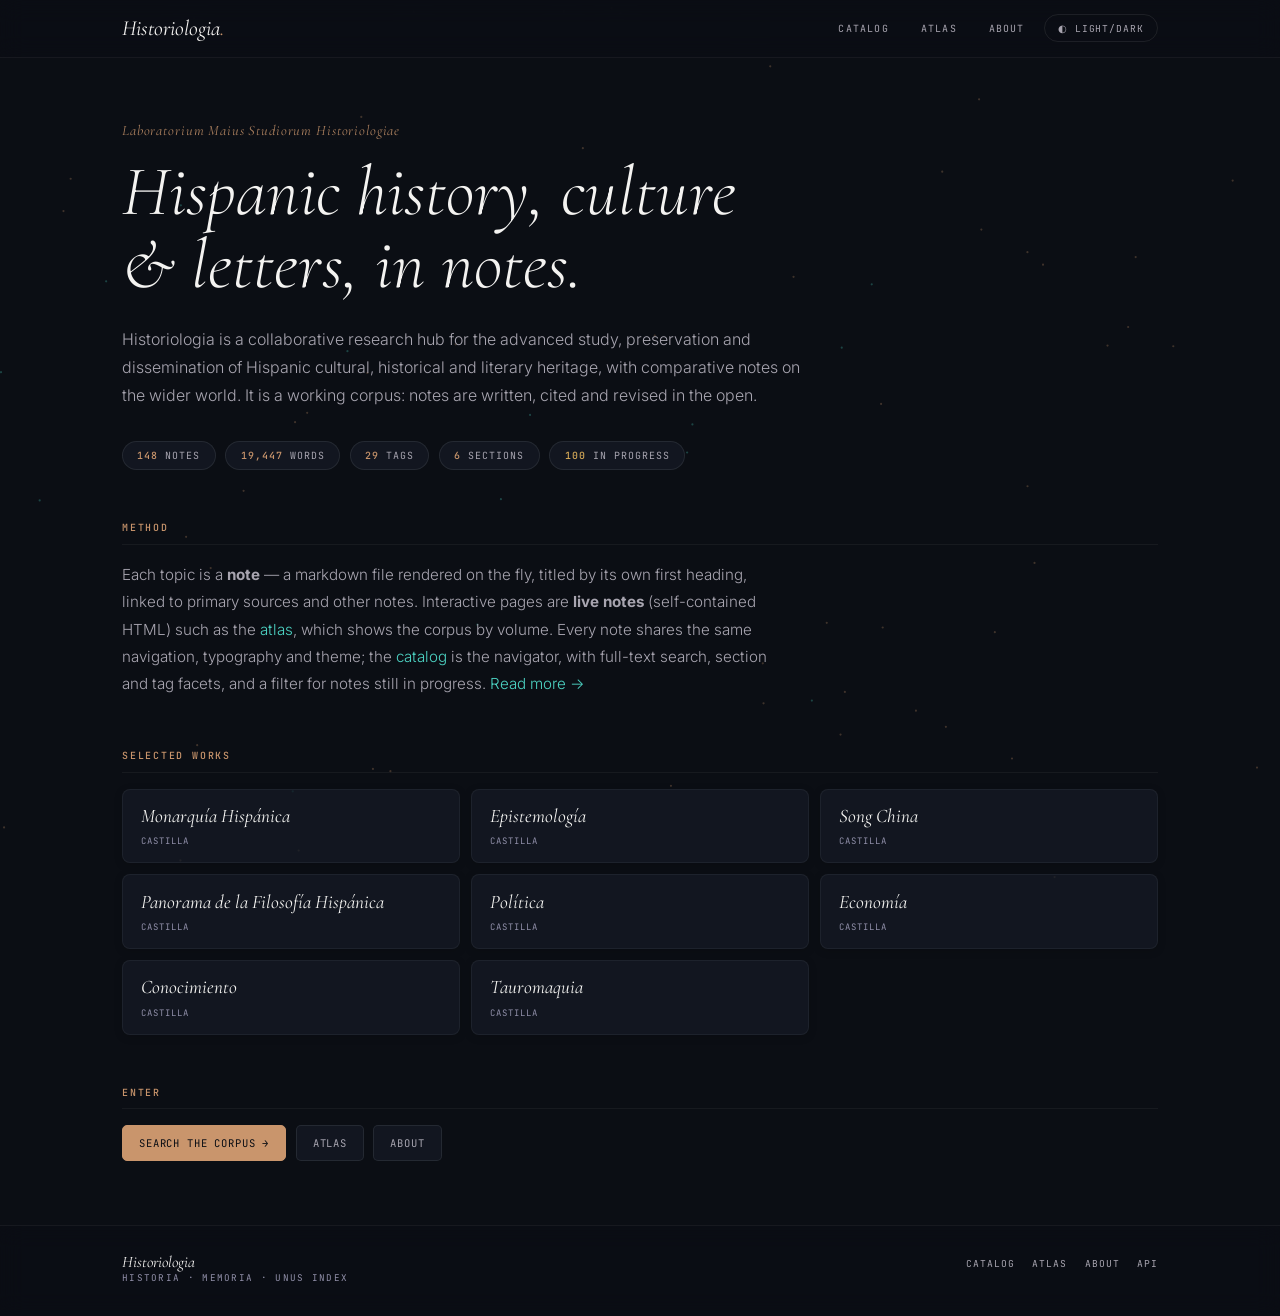
==== app/index.html @ 43ea8603 "merge Appended Information: - .dockerignore - .env.example - .gitignore - AGENTS.md - Dockerfile - M" ====
<!DOCTYPE html>
<html lang="es">
<head>
    <meta charset="UTF-8">
    <meta name="viewport" content="width=device-width, initial-scale=1.0">
    <title>Historiologia</title>
    <link rel="icon" href="/shared/img/favicon.ico">
    <script>document.documentElement.dataset.theme = localStorage.getItem('historiologia-theme') === 'light' ? 'light' : 'dark';</script>
    <meta name="description" content="Historiologia — research hub for Hispanic cultural, historical, and literary heritage.">
    <link rel="preconnect" href="https://fonts.googleapis.com">
    <link rel="preconnect" href="https://fonts.gstatic.com" crossorigin>
    <link href="https://fonts.googleapis.com/css2?family=Cormorant+Garamond:ital,wght@0,300;0,400;0,500;0,600;1,300;1,400;1,500&family=Inter:wght@300;400;500;600&family=JetBrains+Mono:wght@300;400;500&display=swap" rel="stylesheet">
    <style>
        :root {
            --bg-void: #0b0e14; --bg-surface: #11151e; --bg-card: #161b26; --bg-elevated: #1d2330;
            --bg-hover: rgba(255, 255, 255, 0.04);
            --gilt: #C4B998; --parchment: #D6D1C4; --thread: #4a4a4a;
            --text-primary: #f4f3f1; --text-secondary: #a8a5b0; --text-muted: #9290aa; --text-ghost: #82809a;
            --accent-copper: #c9956c; --accent-copper-light: #dbb08a; --accent-sage: #7ba388;
            --accent-plum: #9b7eb0; --accent-rose: #c47d8a; --accent-amber: #d4a857; --accent-steel: #6b8caa;
            --accent-gold: #c9956c; --accent-gold-dim: rgba(201, 149, 108, 0.14);
            --accent-cyan: #4dd4c4; --accent-cyan-dim: rgba(77, 212, 196, 0.1);
            --border-subtle: rgba(255, 255, 255, 0.05); --border-medium: rgba(255, 255, 255, 0.08); --border-strong: rgba(255, 255, 255, 0.12);
            --radius-sm: 5px; --radius-md: 8px; --radius-lg: 12px;
            --shadow-sm: 0 2px 8px rgba(0, 0, 0, 0.15); --shadow-md: 0 8px 24px rgba(0, 0, 0, 0.2); --shadow-lg: 0 16px 48px rgba(0, 0, 0, 0.25);
            --card-bg: rgba(22, 27, 38, 0.72); --nav-bg: rgba(11, 14, 20, 0.85); --footer-bg: rgba(11, 14, 20, 0.7);
            --font-display: 'Cormorant Garamond', serif; --font-body: 'Inter', sans-serif; --font-mono: 'JetBrains Mono', monospace;
        }
        html[data-theme="light"] {
            --bg-void: #f5f2ea; --bg-surface: #efe9dc; --bg-card: #fffdf8; --bg-elevated: #ffffff;
            --bg-hover: rgba(20, 22, 30, 0.04);
            --gilt: #9a7b3f; --parchment: #2b2620; --thread: rgba(43, 38, 32, 0.25);
            --text-primary: #1a1d24; --text-secondary: #4a4f5e; --text-muted: #7a7f8e; --text-ghost: #9aa0ae;
            --accent-copper: #9a7b3f; --accent-copper-light: #7a6132; --accent-sage: #4e7a5e; --accent-plum: #7a5f8c;
            --accent-rose: #a55a68; --accent-amber: #9a742f; --accent-steel: #4e6e8c; --accent-gold: #9a7b3f;
            --accent-gold-dim: rgba(154, 123, 63, 0.12); --accent-cyan: #0e7c72; --accent-cyan-dim: rgba(14, 124, 114, 0.08);
            --border-subtle: rgba(20, 22, 30, 0.10); --border-medium: rgba(20, 22, 30, 0.14); --border-strong: rgba(20, 22, 30, 0.22);
            --card-bg: rgba(255, 253, 248, 0.72); --nav-bg: rgba(245, 242, 234, 0.85); --footer-bg: rgba(245, 242, 234, 0.75);
        }
        * { margin: 0; padding: 0; box-sizing: border-box; }
        html { scroll-behavior: smooth; background: var(--bg-void); }
        body { background: var(--bg-void); color: var(--text-primary); font-family: var(--font-body); min-height: 100vh; display: flex; flex-direction: column; overflow-x: hidden; transition: opacity 180ms ease; }
        html.theme-fading body { opacity: 0; }
        #ambientCanvas { position: fixed; top: 0; left: 0; z-index: 0; opacity: 0.55; pointer-events: none; }
        nav.nav { position: sticky; top: 0; z-index: 20; background: var(--nav-bg); backdrop-filter: blur(12px); border-bottom: 1px solid var(--border-subtle); }
        .nav-inner { max-width: 1100px; margin: 0 auto; padding: 0.9rem 2rem; display: flex; align-items: center; justify-content: space-between; gap: 1rem; }
        a.brand { font-family: var(--font-display); font-style: italic; font-size: 1.35rem; color: var(--text-primary); text-decoration: none; }
        a.brand span { color: var(--accent-copper); }
        .nav-right { display: flex; align-items: center; gap: 0.4rem; }
        .nav-right a { font-family: var(--font-mono); font-size: 0.62rem; letter-spacing: 0.12em; text-transform: uppercase; color: var(--text-secondary); text-decoration: none; padding: 0.45rem 0.8rem; border-radius: var(--radius-sm); }
        .nav-right a:hover { color: var(--text-primary); background: var(--bg-hover); }
        #themeToggle { background: transparent; border: 1px solid var(--border-medium); color: var(--text-secondary); border-radius: 999px; font-family: var(--font-mono); font-size: 0.6rem; letter-spacing: 0.1em; padding: 0.4rem 0.8rem; cursor: pointer; }
        #themeToggle:hover { color: var(--text-primary); border-color: var(--border-strong); }
        main { position: relative; z-index: 1; max-width: 1100px; margin: 0 auto; padding: 4rem 2rem 4rem; width: 100%; flex: 1; }
        .eyebrow { font-family: var(--font-display); font-style: italic; font-size: 0.9rem; color: rgba(201, 149, 108, 0.85); letter-spacing: 0.06em; margin-bottom: 1rem; }
        h1.display { font-family: var(--font-display); font-style: italic; font-weight: 300; font-size: clamp(2.6rem, 6vw, 4.4rem); line-height: 1.05; margin-bottom: 1.4rem; max-width: 20ch; }
        .lede { color: var(--text-secondary); max-width: 68ch; line-height: 1.75; font-size: 1rem; font-weight: 300; }
        h2.section { font-family: var(--font-mono); font-size: 0.62rem; font-weight: 500; letter-spacing: 0.18em; text-transform: uppercase; color: var(--accent-copper); margin: 3.2rem 0 1rem; padding-bottom: 0.6rem; border-bottom: 1px solid var(--border-subtle); }
        .metrics { display: flex; flex-wrap: wrap; gap: 0.6rem; margin: 2rem 0 0.5rem; }
        .metric { font-family: var(--font-mono); font-size: 0.62rem; letter-spacing: 0.1em; text-transform: uppercase; color: var(--text-secondary); border: 1px solid var(--border-medium); border-radius: 999px; padding: 0.45rem 0.9rem; background: var(--card-bg); }
        .metric b { color: var(--accent-copper); font-weight: 500; }
        .metric.wip b { color: var(--accent-amber); }
        .prose { color: var(--text-secondary); max-width: 72ch; line-height: 1.8; font-size: 0.95rem; font-weight: 300; }
        .prose + .prose { margin-top: 0.8rem; }
        a.inline { color: var(--accent-cyan); text-decoration: none; } a.inline:hover { text-decoration: underline; }
        .works { display: grid; grid-template-columns: repeat(auto-fill, minmax(260px, 1fr)); gap: 0.7rem; }
        .works a { display: block; background: var(--card-bg); border: 1px solid var(--border-subtle); border-radius: var(--radius-md); padding: 0.95rem 1.1rem; text-decoration: none; box-shadow: var(--shadow-sm); }
        .works a:hover { border-color: var(--accent-copper); }
        .works .wh { font-family: var(--font-display); font-style: italic; font-size: 1.2rem; color: var(--text-primary); line-height: 1.2; }
        .works .wm { font-family: var(--font-mono); font-size: 0.56rem; letter-spacing: 0.12em; text-transform: uppercase; color: var(--text-muted); margin-top: 0.45rem; }
        .entries { display: flex; flex-wrap: wrap; gap: 0.6rem; align-items: center; }
        .entry { font-family: var(--font-mono); font-size: 0.66rem; letter-spacing: 0.08em; text-transform: uppercase; text-decoration: none; padding: 0.6rem 1rem; border-radius: var(--radius-sm); border: 1px solid var(--border-medium); color: var(--text-secondary); background: var(--card-bg); }
        .entry:hover { color: var(--text-primary); border-color: var(--border-strong); }
        .entry.primary { color: var(--bg-void); background: var(--accent-copper); border-color: var(--accent-copper); }
        .entry.primary:hover { background: var(--accent-copper-light); border-color: var(--accent-copper-light); color: var(--bg-void); }
        footer { position: relative; z-index: 1; border-top: 1px solid var(--border-subtle); background: var(--footer-bg); backdrop-filter: blur(12px); }
        .foot-inner { max-width: 1100px; margin: 0 auto; padding: 1.6rem 2rem 2rem; display: flex; flex-wrap: wrap; gap: 1rem; align-items: baseline; justify-content: space-between; }
        .foot-brand { font-family: var(--font-display); font-style: italic; color: var(--text-primary); }
        .foot-colophon { font-family: var(--font-mono); font-size: 0.58rem; letter-spacing: 0.14em; color: var(--text-muted); }
        .foot-links a { font-family: var(--font-mono); font-size: 0.6rem; letter-spacing: 0.1em; text-transform: uppercase; color: var(--text-secondary); text-decoration: none; margin-left: 1.1rem; }
        .foot-links a:hover { color: var(--accent-cyan); }
        @media (prefers-reduced-motion: reduce) { html { scroll-behavior: auto; } body { transition: none; } }
    </style>
</head>
<body>
<canvas id="ambientCanvas"></canvas>
<nav class="nav"><div class="nav-inner">
    <a class="brand" href="/">Historiologia<span>.</span></a>
    <div class="nav-right">
        <a href="/note/web/">Catalog</a>
        <a href="/note/data/meta/atlas.html">Atlas</a>
        <a href="/about.html">About</a>
        <button id="themeToggle" type="button">◐ LIGHT/DARK</button>
    </div>
</div></nav>
<main>
    <div class="eyebrow">Laboratorium Maius Studiorum Historiologiae</div>
    <h1 class="display">Hispanic history, culture &amp; letters, in notes.</h1>
    <p class="lede">Historiologia is a collaborative research hub for the advanced study, preservation and dissemination of Hispanic cultural, historical and literary heritage, with comparative notes on the wider world. It is a working corpus: notes are written, cited and revised in the open.</p>

    <div class="metrics" id="metrics">
        <span class="metric"><b>—</b> notes</span>
        <span class="metric"><b>—</b> words</span>
    </div>

    <h2 class="section">Method</h2>
    <p class="prose">Each topic is a <strong>note</strong> — a markdown file rendered on the fly, titled by its own first heading, linked to primary sources and other notes. Interactive pages are <strong>live notes</strong> (self-contained HTML) such as the <a class="inline" href="/note/data/meta/atlas.html">atlas</a>, which shows the corpus by volume. Every note shares the same navigation, typography and theme; the <a class="inline" href="/note/web/">catalog</a> is the navigator, with full-text search, section and tag facets, and a filter for notes still in progress. <a class="inline" href="/about.html#method">Read more →</a></p>

    <h2 class="section">Selected works</h2>
    <div class="works">
        <a href="/note/web/note.html?n=castilla/monarquia-hispanica.md"><div class="wh">Monarquía Hispánica</div><div class="wm">castilla</div></a>
        <a href="/note/web/note.html?n=castilla/epistemologia.md"><div class="wh">Epistemología</div><div class="wm">castilla</div></a>
        <a href="/note/web/note.html?n=castilla/song-china.md"><div class="wh">Song China</div><div class="wm">castilla</div></a>
        <a href="/note/web/note.html?n=castilla/panorama-de-la-filosofia-hispanica.md"><div class="wh">Panorama de la Filosofía Hispánica</div><div class="wm">castilla</div></a>
        <a href="/note/web/note.html?n=castilla/politica.md"><div class="wh">Política</div><div class="wm">castilla</div></a>
        <a href="/note/web/note.html?n=castilla/economica.md"><div class="wh">Economía</div><div class="wm">castilla</div></a>
        <a href="/note/web/note.html?n=castilla/conocimiento.md"><div class="wh">Conocimiento</div><div class="wm">castilla</div></a>
        <a href="/note/web/note.html?n=castilla/tauromaquia.md"><div class="wh">Tauromaquia</div><div class="wm">castilla</div></a>
    </div>

    <h2 class="section">Enter</h2>
    <div class="entries">
        <a class="entry primary" href="/note/web/">Search the corpus →</a>
        <a class="entry" href="/note/data/meta/atlas.html">Atlas</a>
        <a class="entry" href="/about.html">About</a>
    </div>
</main>
<footer><div class="foot-inner">
    <div><div class="foot-brand">Historiologia</div><div class="foot-colophon">HISTORIA · MEMORIA · UNUS INDEX</div></div>
    <div class="foot-links"><a href="/note/web/">Catalog</a><a href="/note/data/meta/atlas.html">Atlas</a><a href="/about.html">About</a><a href="/api/health">API</a></div>
</div></footer>
<script>
(function () {
    "use strict";
    var root = document.documentElement;
    function theme(label) { root.dataset.theme = label; try { localStorage.setItem('historiologia-theme', label); } catch (e) {} }
    document.getElementById('themeToggle').addEventListener('click', function () {
        root.classList.add('theme-fading');
        setTimeout(function () {
            theme(root.dataset.theme === 'light' ? 'dark' : 'light');
            setTimeout(function () { root.classList.remove('theme-fading'); }, 60);
        }, 120);
    });
    // ambient constellation (copper/cyan, respects reduced motion)
    try {
        if (window.matchMedia('(prefers-reduced-motion: reduce)').matches) return;
        var c = document.getElementById('ambientCanvas'), x = c.getContext('2d'), pts = [], N = 70;
        function size() { c.width = innerWidth; c.height = innerHeight; }
        size(); addEventListener('resize', size);
        for (var i = 0; i < N; i++) pts.push({ x: Math.random(), y: Math.random(), vx: (Math.random() - .5) * .0006, vy: (Math.random() - .5) * .0006 });
        (function tick() {
            x.clearRect(0, 0, c.width, c.height);
            for (var i = 0; i < pts.length; i++) {
                var p = pts[i]; p.x += p.vx; p.y += p.vy;
                if (p.x < 0 || p.x > 1) p.vx *= -1; if (p.y < 0 || p.y > 1) p.vy *= -1;
                x.fillStyle = i % 5 ? 'rgba(201,149,108,.5)' : 'rgba(77,212,196,.5)';
                x.beginPath(); x.arc(p.x * c.width, p.y * c.height, 1.1, 0, 7); x.fill();
            }
            requestAnimationFrame(tick);
        })();
    } catch (e) {}
    // statistics
    fetch('data/landing-metrics.json').then(function (r) { return r.json(); }).then(function (m) {
        var fmt = function (v) { return v == null ? '—' : Number(v).toLocaleString(); };
        var chips = [
            ['<b>' + fmt(m.notes) + '</b> notes'],
            ['<b>' + fmt(m.words) + '</b> words'],
            ['<b>' + fmt(m.tags) + '</b> tags']
        ];
        if (m.sections) chips.push(['<b>' + Object.keys(m.sections).length + '</b> sections']);
        if (m.unfinished != null && m.notes != null) chips.push(['<b>' + fmt(m.unfinished) + '</b> in progress']);
        document.getElementById('metrics').innerHTML = chips.map(function (h) {
            var wip = h[0].indexOf('in progress') >= 0 ? ' wip' : '';
            return '<span class="metric' + wip + '">' + h[0] + '</span>';
        }).join('');
    }).catch(function () {});
})();
</script>
</body>
</html>
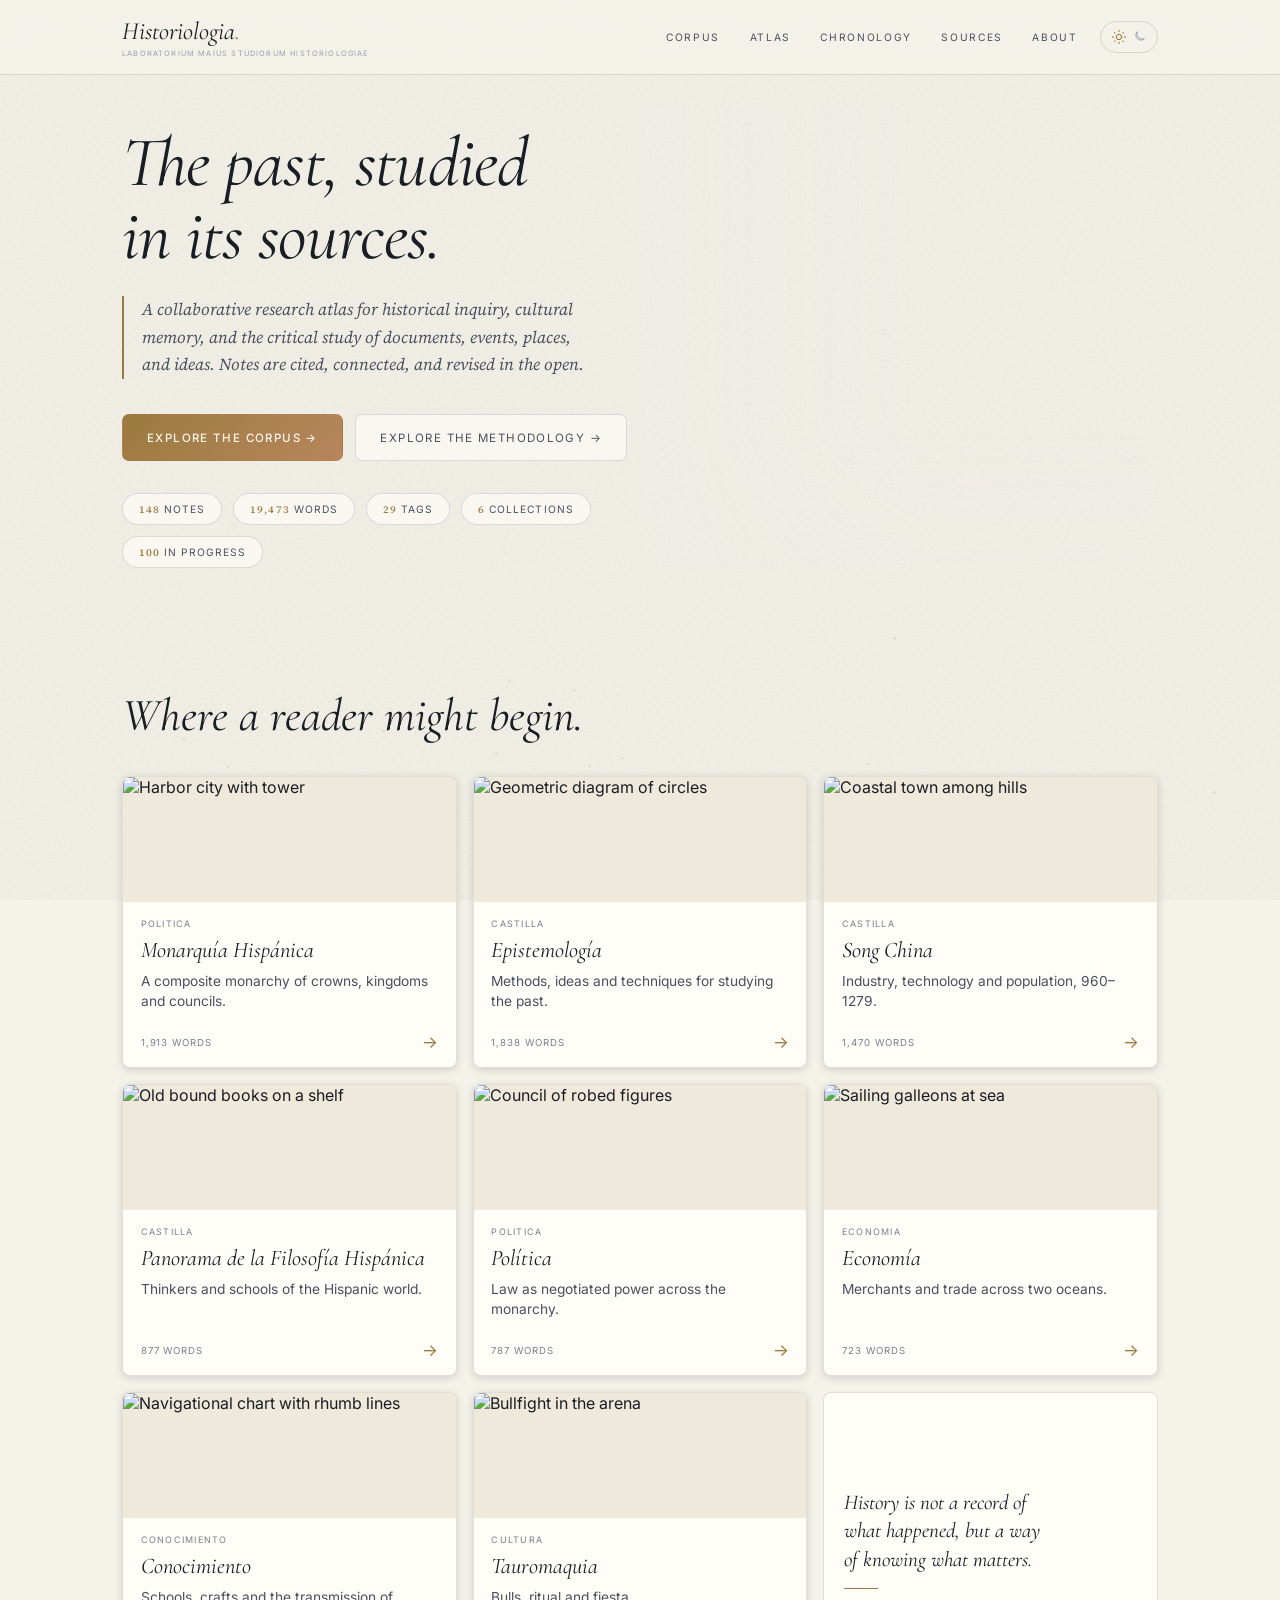
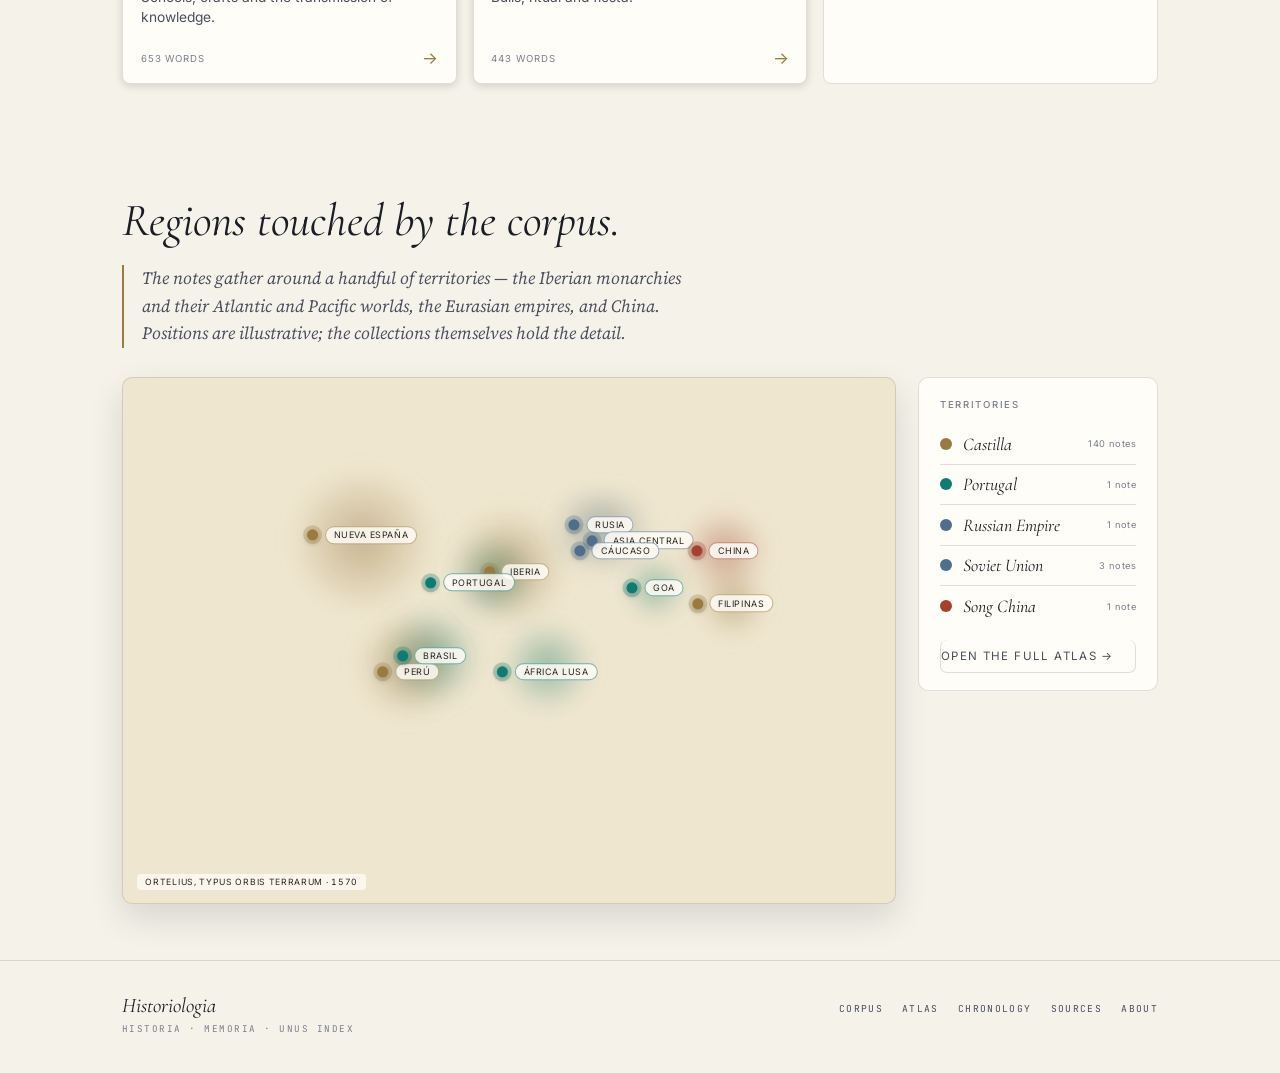
==== commit 999d3a4a: "feat(index): promote combined-typ landing with map and banners - Replace app/index.html with the app" ====
--- a/app/index.html
+++ b/app/index.html
@@ -5,11 +5,11 @@
     <meta name="viewport" content="width=device-width, initial-scale=1.0">
     <title>Historiologia</title>
     <link rel="icon" href="/shared/img/favicon.ico">
-    <script>document.documentElement.dataset.theme = localStorage.getItem('historiologia-theme') === 'light' ? 'light' : 'dark';</script>
+    <script>document.documentElement.dataset.theme = localStorage.getItem('historiologia-theme') === 'dark' ? 'dark' : 'light';</script>
     <meta name="description" content="Historiologia — research hub for Hispanic cultural, historical, and literary heritage.">
     <link rel="preconnect" href="https://fonts.googleapis.com">
     <link rel="preconnect" href="https://fonts.gstatic.com" crossorigin>
-    <link href="https://fonts.googleapis.com/css2?family=Cormorant+Garamond:ital,wght@0,300;0,400;0,500;0,600;1,300;1,400;1,500&family=Inter:wght@300;400;500;600&family=JetBrains+Mono:wght@300;400;500&display=swap" rel="stylesheet">
+    <link href="https://fonts.googleapis.com/css2?family=Cormorant+Garamond:ital,wght@0,300;0,400;0,500;0,600;1,300;1,400&family=Inter:wght@300;400;500;600&family=JetBrains+Mono:wght@300;400;500&family=Source+Serif+4:ital,wght@0,400;0,600;1,400&display=swap" rel="stylesheet">
     <style>
         :root {
             --bg-void: #0b0e14; --bg-surface: #11151e; --bg-card: #161b26; --bg-elevated: #1d2330;
@@ -25,6 +25,10 @@
             --shadow-sm: 0 2px 8px rgba(0, 0, 0, 0.15); --shadow-md: 0 8px 24px rgba(0, 0, 0, 0.2); --shadow-lg: 0 16px 48px rgba(0, 0, 0, 0.25);
             --card-bg: rgba(22, 27, 38, 0.72); --nav-bg: rgba(11, 14, 20, 0.85); --footer-bg: rgba(11, 14, 20, 0.7);
             --font-display: 'Cormorant Garamond', serif; --font-body: 'Inter', sans-serif; --font-mono: 'JetBrains Mono', monospace;
+            --font-serif: 'Source Serif 4', Georgia, 'Times New Roman', serif;
+            --rule: rgba(255, 255, 255, 0.08);
+            --copper: #c9956c; --copper-light: #dbb08a; --amber: #d4a857; --cyan: #4dd4c4;
+            --card-solid: #161b26; --ink: #14100b;
         }
         html[data-theme="light"] {
             --bg-void: #f5f2ea; --bg-surface: #efe9dc; --bg-card: #fffdf8; --bg-elevated: #ffffff;
@@ -36,98 +40,321 @@
             --accent-gold-dim: rgba(154, 123, 63, 0.12); --accent-cyan: #0e7c72; --accent-cyan-dim: rgba(14, 124, 114, 0.08);
             --border-subtle: rgba(20, 22, 30, 0.10); --border-medium: rgba(20, 22, 30, 0.14); --border-strong: rgba(20, 22, 30, 0.22);
             --card-bg: rgba(255, 253, 248, 0.72); --nav-bg: rgba(245, 242, 234, 0.85); --footer-bg: rgba(245, 242, 234, 0.75);
+            --font-serif: 'Source Serif 4', Georgia, 'Times New Roman', serif;
+            --rule: rgba(43, 38, 32, 0.14);
+            --copper: #9a7b3f; --copper-light: #7a6132; --amber: #9a742f; --cyan: #0e7c72;
+            --card-solid: #fffdf8; --ink: #fbf7ee;
         }
         * { margin: 0; padding: 0; box-sizing: border-box; }
         html { scroll-behavior: smooth; background: var(--bg-void); }
-        body { background: var(--bg-void); color: var(--text-primary); font-family: var(--font-body); min-height: 100vh; display: flex; flex-direction: column; overflow-x: hidden; transition: opacity 180ms ease; }
+        body { background: var(--bg-void); color: var(--text-primary); font-family: var(--font-body); font-weight: 400; min-height: 100vh; display: flex; flex-direction: column; overflow-x: hidden; transition: opacity 180ms ease; text-rendering: optimizeLegibility; font-feature-settings: 'kern' 1, 'liga' 1; }
+        body::after { content: ""; position: fixed; inset: 0; z-index: 0; pointer-events: none; opacity: 0.35; background-image: url("data:image/svg+xml,%3Csvg xmlns='http://www.w3.org/2000/svg' width='140' height='140'%3E%3Cfilter id='n'%3E%3CfeTurbulence type='fractalNoise' baseFrequency='0.85' numOctaves='2'/%3E%3CfeColorMatrix type='saturate' values='0'/%3E%3C/filter%3E%3Crect width='140' height='140' filter='url(%23n)' opacity='0.5'/%3E%3C/svg%3E"); mix-blend-mode: multiply; }
+        html[data-theme="dark"] body::after { mix-blend-mode: screen; opacity: 0.05; }
         html.theme-fading body { opacity: 0; }
-        #ambientCanvas { position: fixed; top: 0; left: 0; z-index: 0; opacity: 0.55; pointer-events: none; }
-        nav.nav { position: sticky; top: 0; z-index: 20; background: var(--nav-bg); backdrop-filter: blur(12px); border-bottom: 1px solid var(--border-subtle); }
-        .nav-inner { max-width: 1100px; margin: 0 auto; padding: 0.9rem 2rem; display: flex; align-items: center; justify-content: space-between; gap: 1rem; }
-        a.brand { font-family: var(--font-display); font-style: italic; font-size: 1.35rem; color: var(--text-primary); text-decoration: none; }
-        a.brand span { color: var(--accent-copper); }
-        .nav-right { display: flex; align-items: center; gap: 0.4rem; }
-        .nav-right a { font-family: var(--font-mono); font-size: 0.62rem; letter-spacing: 0.12em; text-transform: uppercase; color: var(--text-secondary); text-decoration: none; padding: 0.45rem 0.8rem; border-radius: var(--radius-sm); }
-        .nav-right a:hover { color: var(--text-primary); background: var(--bg-hover); }
-        #themeToggle { background: transparent; border: 1px solid var(--border-medium); color: var(--text-secondary); border-radius: 999px; font-family: var(--font-mono); font-size: 0.6rem; letter-spacing: 0.1em; padding: 0.4rem 0.8rem; cursor: pointer; }
-        #themeToggle:hover { color: var(--text-primary); border-color: var(--border-strong); }
-        main { position: relative; z-index: 1; max-width: 1100px; margin: 0 auto; padding: 4rem 2rem 4rem; width: 100%; flex: 1; }
-        .eyebrow { font-family: var(--font-display); font-style: italic; font-size: 0.9rem; color: rgba(201, 149, 108, 0.85); letter-spacing: 0.06em; margin-bottom: 1rem; }
-        h1.display { font-family: var(--font-display); font-style: italic; font-weight: 300; font-size: clamp(2.6rem, 6vw, 4.4rem); line-height: 1.05; margin-bottom: 1.4rem; max-width: 20ch; }
-        .lede { color: var(--text-secondary); max-width: 68ch; line-height: 1.75; font-size: 1rem; font-weight: 300; }
-        h2.section { font-family: var(--font-mono); font-size: 0.62rem; font-weight: 500; letter-spacing: 0.18em; text-transform: uppercase; color: var(--accent-copper); margin: 3.2rem 0 1rem; padding-bottom: 0.6rem; border-bottom: 1px solid var(--border-subtle); }
-        .metrics { display: flex; flex-wrap: wrap; gap: 0.6rem; margin: 2rem 0 0.5rem; }
-        .metric { font-family: var(--font-mono); font-size: 0.62rem; letter-spacing: 0.1em; text-transform: uppercase; color: var(--text-secondary); border: 1px solid var(--border-medium); border-radius: 999px; padding: 0.45rem 0.9rem; background: var(--card-bg); }
-        .metric b { color: var(--accent-copper); font-weight: 500; }
-        .metric.wip b { color: var(--accent-amber); }
-        .prose { color: var(--text-secondary); max-width: 72ch; line-height: 1.8; font-size: 0.95rem; font-weight: 300; }
-        .prose + .prose { margin-top: 0.8rem; }
-        a.inline { color: var(--accent-cyan); text-decoration: none; } a.inline:hover { text-decoration: underline; }
-        .works { display: grid; grid-template-columns: repeat(auto-fill, minmax(260px, 1fr)); gap: 0.7rem; }
-        .works a { display: block; background: var(--card-bg); border: 1px solid var(--border-subtle); border-radius: var(--radius-md); padding: 0.95rem 1.1rem; text-decoration: none; box-shadow: var(--shadow-sm); }
-        .works a:hover { border-color: var(--accent-copper); }
-        .works .wh { font-family: var(--font-display); font-style: italic; font-size: 1.2rem; color: var(--text-primary); line-height: 1.2; }
-        .works .wm { font-family: var(--font-mono); font-size: 0.56rem; letter-spacing: 0.12em; text-transform: uppercase; color: var(--text-muted); margin-top: 0.45rem; }
-        .entries { display: flex; flex-wrap: wrap; gap: 0.6rem; align-items: center; }
-        .entry { font-family: var(--font-mono); font-size: 0.66rem; letter-spacing: 0.08em; text-transform: uppercase; text-decoration: none; padding: 0.6rem 1rem; border-radius: var(--radius-sm); border: 1px solid var(--border-medium); color: var(--text-secondary); background: var(--card-bg); }
-        .entry:hover { color: var(--text-primary); border-color: var(--border-strong); }
-        .entry.primary { color: var(--bg-void); background: var(--accent-copper); border-color: var(--accent-copper); }
-        .entry.primary:hover { background: var(--accent-copper-light); border-color: var(--accent-copper-light); color: var(--bg-void); }
-        footer { position: relative; z-index: 1; border-top: 1px solid var(--border-subtle); background: var(--footer-bg); backdrop-filter: blur(12px); }
-        .foot-inner { max-width: 1100px; margin: 0 auto; padding: 1.6rem 2rem 2rem; display: flex; flex-wrap: wrap; gap: 1rem; align-items: baseline; justify-content: space-between; }
-        .foot-brand { font-family: var(--font-display); font-style: italic; color: var(--text-primary); }
-        .foot-colophon { font-family: var(--font-mono); font-size: 0.58rem; letter-spacing: 0.14em; color: var(--text-muted); }
-        .foot-links a { font-family: var(--font-mono); font-size: 0.6rem; letter-spacing: 0.1em; text-transform: uppercase; color: var(--text-secondary); text-decoration: none; margin-left: 1.1rem; }
-        .foot-links a:hover { color: var(--accent-cyan); }
+        #ambientCanvas { position: fixed; top: 0; left: 0; z-index: 0; opacity: 0.4; pointer-events: none; }
+        a { color: inherit; text-decoration: none; }
+        .wrap { width: 100%; max-width: 1100px; margin: 0 auto; padding: 0 2rem; }
+        main { position: relative; z-index: 1; width: 100%; flex: 1; }
+
+        /* ---- top bar ---- */
+        .topbar { position: sticky; top: 0; z-index: 30; background: color-mix(in srgb, var(--bg-void) 82%, transparent); backdrop-filter: blur(14px); -webkit-backdrop-filter: blur(14px); border-bottom: 1px solid var(--rule); }
+        .topbar .bar { display: flex; align-items: center; justify-content: space-between; gap: 1.5rem; padding: 1rem 2rem; max-width: 1100px; margin: 0 auto; }
+        .brand-lockup { display: flex; flex-direction: column; gap: 0.2rem; }
+        a.brand { font-family: var(--font-display); font-style: italic; font-weight: 400; font-size: 1.55rem; color: var(--text-primary); }
+        a.brand span { color: var(--copper); }
+        .brand-sub { font-family: var(--font-body); font-size: 0.46rem; font-weight: 400; letter-spacing: 0.16em; text-transform: uppercase; color: var(--text-ghost); }
+        .navlinks { display: flex; align-items: center; gap: 0.15rem; flex-wrap: wrap; }
+        .navlinks a { font-family: var(--font-mono); font-size: 0.64rem; letter-spacing: 0.16em; text-transform: uppercase; color: var(--text-secondary); padding: 0.5rem 0.85rem; border-radius: 6px; }
+        .navlinks a:hover { color: var(--text-primary); background: color-mix(in srgb, var(--copper) 14%, transparent); }
+        #themeToggle { display: inline-flex; align-items: center; gap: 0.3rem; background: transparent; border: 1px solid var(--rule); color: var(--text-ghost); border-radius: 999px; padding: 0.42rem 0.6rem; cursor: pointer; margin-left: 0.4rem; }
+        #themeToggle:hover { color: var(--text-primary); }
+        #themeToggle svg { width: 16px; height: 16px; display: block; }
+        html[data-theme="dark"] #themeToggle .ico-moon { color: var(--copper); }
+        html[data-theme="light"] #themeToggle .ico-sun { color: var(--amber); }
+
+        /* ---- hero ---- */
+        .hero { position: relative; width: 100%; min-height: 560px; display: flex; align-items: center; padding: 0.75rem 0 3rem; background-color: var(--bg-void); background-image: linear-gradient(180deg, var(--bg-void) 0%, transparent 16%, transparent 62%, var(--bg-void) 100%), linear-gradient(90deg, var(--bg-void) 0%, color-mix(in srgb, var(--bg-void) 86%, transparent) 34%, transparent 64%); background-size: 100% 100%, 100% 100%; background-position: center, center; background-repeat: no-repeat, no-repeat; }
+        html[data-theme="dark"] .hero { background-image: linear-gradient(180deg, var(--bg-void) 0%, transparent 18%, transparent 58%, var(--bg-void) 100%), linear-gradient(90deg, var(--bg-void) 0%, color-mix(in srgb, var(--bg-void) 78%, transparent) 36%, transparent 66%); }
+        .hero-grid { position: relative; display: grid; grid-template-columns: minmax(0, 1fr) minmax(0, 0.9fr); align-items: center; }
+        .hero-art { position: absolute; top: 0; bottom: 0; left: 50%; right: 4%; pointer-events: none; background-image: linear-gradient(90deg, var(--bg-void) 0%, color-mix(in srgb, var(--bg-void) 40%, transparent) 30%, transparent 55%), linear-gradient(180deg, transparent 70%, color-mix(in srgb, var(--bg-void) 50%, transparent) 100%), url('/shared/img/hero-atlas.png'); background-size: 100% 100%, 100% 100%, cover; background-position: center, center, right center; background-repeat: no-repeat, no-repeat, no-repeat; opacity: 0.9; }
+        html[data-theme="dark"] .hero-art { opacity: 0.55; }
+        .hero-copy { max-width: 42rem; position: relative; z-index: 1; }
+        .hero-copy .display { font-family: var(--font-display); font-style: italic; font-size: clamp(2.6rem, 5.5vw, 4.6rem); line-height: 1.04; letter-spacing: -0.01em; margin: 1.2rem 0 1.5rem; }
+        .hero-copy .lede { font-size: 1rem; max-width: 48ch; }
+        .hero-actions { display: flex; flex-wrap: wrap; gap: 0.8rem; margin-top: 2.2rem; }
+        .hero-stats { display: flex; flex-wrap: wrap; gap: 0.7rem; margin-top: 2rem; }
+
+        /* ---- pills / buttons ---- */
+        .pill { font-family: var(--font-mono); font-size: 0.64rem; letter-spacing: 0.1em; text-transform: uppercase; color: var(--text-secondary); border: 1px solid var(--rule); border-radius: 999px; padding: 0.5rem 1rem; background: color-mix(in srgb, var(--card-solid) 70%, transparent); white-space: nowrap; }
+        .pill b { color: var(--copper); font-weight: 500; }
+        .pill.wip b { color: var(--amber); }
+        .btn { display: inline-flex; align-items: center; gap: 0.6rem; font-family: var(--font-mono); font-size: 0.72rem; letter-spacing: 0.12em; text-transform: uppercase; padding: 0.95rem 1.5rem; border-radius: 7px; border: 1px solid var(--rule); color: var(--text-secondary); background: color-mix(in srgb, var(--card-solid) 60%, transparent); transition: border-color 0.2s, color 0.2s, transform 0.2s, box-shadow 0.2s; }
+        .btn:hover { color: var(--text-primary); border-color: var(--copper); transform: translateY(-1px); box-shadow: var(--shadow-md); }
+        .btn--primary { background: linear-gradient(135deg, var(--copper), #b8855d); border-color: transparent; color: var(--ink); font-weight: 500; }
+        .btn--primary:hover { color: var(--ink); filter: brightness(1.05); }
+
+        /* ---- sections ---- */
+        section.block { padding: 3.5rem 0; }
+        h2.serif { font-family: var(--font-display); font-style: italic; font-weight: 300; font-size: clamp(1.9rem, 3.6vw, 3rem); line-height: 1.08; color: var(--text-primary); max-width: 24ch; }
+
+        /* ---- examples & selected works ---- */
+        .works { display: grid; grid-template-columns: repeat(3, minmax(0, 1fr)); gap: 1rem; margin-top: 2.2rem; }
+        .work { display: flex; flex-direction: column; min-height: 178px; background: var(--card-solid); border: 1px solid var(--rule); border-radius: var(--radius-md); padding: 0; overflow: hidden; box-shadow: var(--shadow-sm); transition: border-color 0.25s ease, transform 0.25s ease, box-shadow 0.25s ease; }
+        .wbanner { display: block; width: 100%; aspect-ratio: 8 / 3; object-fit: cover; background: var(--bg-surface); }
+        html[data-theme="dark"] .wbanner { filter: brightness(0.93); }
+        .wbody { display: flex; flex-direction: column; gap: 0.5rem; flex: 1; padding: 1rem 1.1rem; }
+        .wdesc { color: var(--text-secondary); font-size: 0.86rem; line-height: 1.5; }
+        .wmeta { font-family: var(--font-mono); font-size: 0.6rem; letter-spacing: 0.1em; text-transform: uppercase; color: var(--text-muted); }
+        .work:hover { border-color: var(--copper); transform: translateY(-2px); box-shadow: var(--shadow-md); }
+        .wtitle { font-family: var(--font-display); font-style: italic; font-weight: 400; font-size: 1.4rem; color: var(--text-primary); line-height: 1.15; }
+        .wcat { font-family: var(--font-mono); font-size: 0.56rem; letter-spacing: 0.14em; text-transform: uppercase; color: var(--text-muted); }
+        .wfoot { margin-top: auto; padding-top: 0.9rem; display: flex; align-items: center; justify-content: space-between; color: var(--copper); }
+        .warrow { font-size: 1.05rem; line-height: 1; }
+        .quote { grid-column: span 1; display: flex; flex-direction: column; justify-content: center; gap: 0.9rem; padding: 1.2rem 1.2rem; min-height: 178px; background: var(--card-solid); border: 1px solid var(--rule); border-radius: var(--radius-md); }
+        .quote p { font-family: var(--font-display); font-style: italic; font-weight: 400; font-size: 1.32rem; line-height: 1.35; color: var(--text-primary); }
+        .quote span { display: block; width: 34px; height: 1px; background: var(--copper); }
+
+        /* ---- map of territories studied ---- */
+        .map-intro { margin: 0 0 1.8rem; }
+        .map-intro h2.serif { max-width: none; }
+        .map-intro p { max-width: 64ch; margin-top: 1.2rem; }
+        .map-wrap { display: grid; grid-template-columns: minmax(0, 1fr) 15rem; gap: 1.4rem; align-items: start; }
+        .map { position: relative; width: 100%; aspect-ratio: 1920 / 1308; border: 1px solid var(--rule); border-radius: 10px; overflow: hidden; background: #efe6cf url('/shared/img/world-map.jpg') center / cover no-repeat; box-shadow: 0 14px 34px rgba(0,0,0,0.12); }
+        .map::after { content: ""; position: absolute; inset: 0; pointer-events: none; background: radial-gradient(120% 120% at 50% 45%, transparent 58%, color-mix(in srgb, var(--bg-void) 40%, transparent) 100%); }
+        .paint { position: absolute; transform: translate(-50%, -50%); pointer-events: none; border-radius: 50%; mix-blend-mode: multiply; filter: blur(10px); opacity: 0.5; }
+        .paint.castilla { background: radial-gradient(circle, rgba(154,123,63,0.85) 0%, rgba(154,123,63,0) 70%); }
+        .paint.portugal { background: radial-gradient(circle, rgba(14,124,114,0.8) 0%, rgba(14,124,114,0) 70%); }
+        .paint.rus { background: radial-gradient(circle, rgba(78,110,140,0.85) 0%, rgba(78,110,140,0) 70%); }
+        .paint.china { background: radial-gradient(circle, rgba(165,65,47,0.8) 0%, rgba(165,65,47,0) 70%); }
+        .mark { position: absolute; transform: translate(-50%, -50%); display: flex; align-items: center; gap: 0.4rem; z-index: 3; }
+        .mark .dot { width: 11px; height: 11px; border-radius: 50%; background: var(--m); box-shadow: 0 0 0 4px color-mix(in srgb, var(--m) 28%, transparent), 0 2px 6px rgba(0,0,0,0.3); }
+        .mark .lbl { font-family: var(--font-mono); font-size: 0.56rem; letter-spacing: 0.06em; text-transform: uppercase; color: #2b2620; background: color-mix(in srgb, #fffdf8 82%, transparent); border: 1px solid color-mix(in srgb, var(--m) 55%, transparent); border-radius: 999px; padding: 0.14rem 0.5rem; white-space: nowrap; }
+        .mark:hover .dot { transform: scale(1.25); }
+        .mark:hover .lbl { background: #fffdf8; color: #1a1d24; }
+        .mark.castilla { --m: #9a7b3f; }
+        .mark.portugal { --m: #0e7c72; }
+        .mark.rus { --m: #4e6e8c; }
+        .mark.china { --m: #a5412f; }
+        .map-note { position: absolute; left: 0.9rem; bottom: 0.8rem; z-index: 3; font-family: var(--font-mono); font-size: 0.54rem; letter-spacing: 0.08em; text-transform: uppercase; color: #2b2620; background: color-mix(in srgb, #fffdf8 78%, transparent); border-radius: 4px; padding: 0.2rem 0.5rem; }
+        .legend { border: 1px solid var(--rule); border-radius: 10px; padding: 1.3rem 1.3rem 1.1rem; background: var(--card-solid); }
+        .legend h3 { font-family: var(--font-mono); font-size: 0.6rem; font-weight: 500; letter-spacing: 0.18em; text-transform: uppercase; color: var(--text-muted); margin-bottom: 0.9rem; }
+        .legend a { display: flex; align-items: center; gap: 0.7rem; padding: 0.55rem 0; border-top: 1px solid var(--rule); color: var(--text-secondary); }
+        .legend a:first-of-type { border-top: 0; }
+        .legend a:hover { color: var(--text-primary); }
+        .legend .sw { width: 12px; height: 12px; border-radius: 50%; flex: none; }
+        .legend .sw.castilla { background: #9a7b3f; } .legend .sw.portugal { background: #0e7c72; } .legend .sw.rus { background: #4e6e8c; } .legend .sw.china { background: #a5412f; }
+        .legend .lname { font-family: var(--font-display); font-style: italic; font-size: 1.12rem; color: var(--text-primary); }
+        .legend .lmeta { font-family: var(--font-mono); font-size: 0.58rem; letter-spacing: 0.06em; color: var(--text-muted); margin-left: auto; white-space: nowrap; }
+        .legend .more { margin-top: 0.9rem; }
+
+        /* ---- Tier 2 editorial typography (landing only) ---- */
+        body { font-weight: 400; }
+        .hero-copy .display, h2.serif, .wtitle, .quote p, a.brand, .foot-brand, .legend .lname { font-weight: 400; text-wrap: balance; }
+        .hero-copy .lede, .map-intro p { font-family: var(--font-serif); font-style: italic; font-weight: 400; font-variant-numeric: oldstyle-nums; color: var(--text-secondary); border-left: 2px solid var(--copper); padding-left: 1.1rem; }
+        .hero-copy .lede { max-width: 52ch; line-height: 1.65; font-size: 1.05rem; }
+        .map-intro p { max-width: 64ch; line-height: 1.6; font-size: 1.08rem; margin-top: 1.2rem; text-wrap: pretty; }
+        .navlinks a, .btn, .pill, .wcat, .wmeta, .foot-links a, .foot-colophon, .legend h3, .legend .lmeta, .mark .lbl, .map-note { font-family: var(--font-body); }
+        .pill b { font-family: var(--font-serif); font-variant-numeric: lining-nums tabular-nums; }
+        .map-note { font-variant-numeric: tabular-nums; }
+
+        /* ---- footer ---- */
+        footer.foot { border-top: 1px solid var(--rule); margin-top: auto; }
+        .foot .wrap { display: flex; flex-wrap: wrap; gap: 1.2rem; align-items: baseline; justify-content: space-between; padding-top: 2rem; padding-bottom: 2.4rem; }
+        .foot-brand { font-family: var(--font-display); font-style: italic; font-size: 1.3rem; color: var(--text-primary); }
+        .foot-colophon { font-family: var(--font-mono); font-size: 0.58rem; letter-spacing: 0.16em; color: var(--text-muted); margin-top: 0.3rem; }
+        .foot-links { display: flex; flex-wrap: wrap; gap: 0.2rem 1.2rem; }
+        .foot-links a { font-family: var(--font-mono); font-size: 0.6rem; letter-spacing: 0.14em; text-transform: uppercase; color: var(--text-secondary); }
+        .foot-links a:hover { color: var(--copper); }
+
+        @media (max-width: 860px) {
+            .hero-grid { grid-template-columns: 1fr; }
+            .hero-copy { max-width: 46rem; }
+            .hero-art { left: 0; opacity: 0.45; }
+            html[data-theme="dark"] .hero-art { opacity: 0.3; }
+            .works { grid-template-columns: repeat(2, minmax(0, 1fr)); }
+            .map-wrap { grid-template-columns: 1fr; }
+        }
+        @media (max-width: 560px) {
+            .hero { min-height: 0; padding: 2.8rem 0 3rem; }
+            .wrap { padding: 0 1.5rem; }
+            .topbar .bar { padding: 0.9rem 1.5rem; }
+            section.block { padding: 2.6rem 0; }
+            .works { grid-template-columns: 1fr; }
+            .mark .lbl { display: none; }
+        }
         @media (prefers-reduced-motion: reduce) { html { scroll-behavior: auto; } body { transition: none; } }
     </style>
 </head>
 <body>
 <canvas id="ambientCanvas"></canvas>
-<nav class="nav"><div class="nav-inner">
-    <a class="brand" href="/">Historiologia<span>.</span></a>
-    <div class="nav-right">
-        <a href="/note/web/">Catalog</a>
+<header class="topbar"><div class="bar">
+    <div class="brand-lockup">
+        <a class="brand" href="/">Historiologia<span>.</span></a>
+        <span class="brand-sub">Laboratorium Maius Studiorum Historiologiae</span>
+    </div>
+    <nav class="navlinks">
+        <a href="/note/web/">Corpus</a>
         <a href="/note/data/meta/atlas.html">Atlas</a>
+        <a href="/note/web/?q=periodo">Chronology</a>
+        <a href="/note/web/?q=aclaratorio">Sources</a>
         <a href="/about.html">About</a>
-        <button id="themeToggle" type="button">◐ LIGHT/DARK</button>
+        <button id="themeToggle" type="button" aria-label="Toggle light and dark theme" title="Toggle theme">
+            <svg class="ico-sun" viewBox="0 0 24 24" fill="none" stroke="currentColor" stroke-width="1.5" stroke-linecap="round"><circle cx="12" cy="12" r="4"/><path d="M12 2v2M12 20v2M2 12h2M20 12h2M4.9 4.9l1.4 1.4M17.7 17.7l1.4 1.4M19.1 4.9l-1.4 1.4M6.3 17.7l-1.4 1.4"/></svg>
+            <svg class="ico-moon" viewBox="0 0 24 24" fill="none" stroke="currentColor" stroke-width="1.5" stroke-linejoin="round"><path d="M20 14.5A8 8 0 0 1 9.5 4a7 7 0 1 0 10.5 10.5Z"/></svg>
+        </button>
+    </nav>
+</div></header>
+<section class="hero">
+    <div class="wrap hero-grid">
+        <div class="hero-art" aria-hidden="true"></div>
+        <div class="hero-copy">
+            <h1 class="display">The past, studied in its sources.</h1>
+            <p class="lede">A collaborative research atlas for historical inquiry, cultural memory, and the critical study of documents, events, places, and ideas. Notes are cited, connected, and revised in the open.</p>
+            <div class="hero-actions">
+                <a class="btn btn--primary" href="/note/web/">Explore the corpus →</a>
+                <a class="btn" href="/about.html#method">Explore the methodology →</a>
+            </div>
+            <div class="hero-stats" id="metrics">
+                <span class="pill"><b>—</b> notes</span>
+                <span class="pill"><b>—</b> words</span>
+            </div>
+        </div>
     </div>
-</div></nav>
+</section>
 <main>
-    <div class="eyebrow">Laboratorium Maius Studiorum Historiologiae</div>
-    <h1 class="display">Hispanic history, culture &amp; letters, in notes.</h1>
-    <p class="lede">Historiologia is a collaborative research hub for the advanced study, preservation and dissemination of Hispanic cultural, historical and literary heritage, with comparative notes on the wider world. It is a working corpus: notes are written, cited and revised in the open.</p>
-
-    <div class="metrics" id="metrics">
-        <span class="metric"><b>—</b> notes</span>
-        <span class="metric"><b>—</b> words</span>
-    </div>
-
-    <h2 class="section">Method</h2>
-    <p class="prose">Each topic is a <strong>note</strong> — a markdown file rendered on the fly, titled by its own first heading, linked to primary sources and other notes. Interactive pages are <strong>live notes</strong> (self-contained HTML) such as the <a class="inline" href="/note/data/meta/atlas.html">atlas</a>, which shows the corpus by volume. Every note shares the same navigation, typography and theme; the <a class="inline" href="/note/web/">catalog</a> is the navigator, with full-text search, section and tag facets, and a filter for notes still in progress. <a class="inline" href="/about.html#method">Read more →</a></p>
-
-    <h2 class="section">Selected works</h2>
-    <div class="works">
-        <a href="/note/web/note.html?n=castilla/monarquia-hispanica.md"><div class="wh">Monarquía Hispánica</div><div class="wm">castilla</div></a>
-        <a href="/note/web/note.html?n=castilla/epistemologia.md"><div class="wh">Epistemología</div><div class="wm">castilla</div></a>
-        <a href="/note/web/note.html?n=castilla/song-china.md"><div class="wh">Song China</div><div class="wm">castilla</div></a>
-        <a href="/note/web/note.html?n=castilla/panorama-de-la-filosofia-hispanica.md"><div class="wh">Panorama de la Filosofía Hispánica</div><div class="wm">castilla</div></a>
-        <a href="/note/web/note.html?n=castilla/politica.md"><div class="wh">Política</div><div class="wm">castilla</div></a>
-        <a href="/note/web/note.html?n=castilla/economica.md"><div class="wh">Economía</div><div class="wm">castilla</div></a>
-        <a href="/note/web/note.html?n=castilla/conocimiento.md"><div class="wh">Conocimiento</div><div class="wm">castilla</div></a>
-        <a href="/note/web/note.html?n=castilla/tauromaquia.md"><div class="wh">Tauromaquia</div><div class="wm">castilla</div></a>
-    </div>
-
-    <h2 class="section">Enter</h2>
-    <div class="entries">
-        <a class="entry primary" href="/note/web/">Search the corpus →</a>
-        <a class="entry" href="/note/data/meta/atlas.html">Atlas</a>
-        <a class="entry" href="/about.html">About</a>
-    </div>
+    <section class="block"><div class="wrap">
+        <h2 class="serif">Where a reader might begin.</h2>
+        <div class="works">
+            <a class="work" href="/note/web/note.html?n=castilla/monarquia-hispanica.md">
+                <img class="wbanner" src="/shared/img/work-monarquia-hispanica.jpg" alt="Harbor city with tower" loading="lazy">
+                <span class="wbody">
+                    <span class="wcat">politica</span>
+                    <span class="wtitle">Monarquía Hispánica</span>
+                    <span class="wdesc">A composite monarchy of crowns, kingdoms and councils.</span>
+                    <span class="wfoot"><span class="wmeta">1,913 words</span><span class="warrow">→</span></span>
+                </span>
+            </a>
+            <a class="work" href="/note/web/note.html?n=castilla/epistemologia.md">
+                <img class="wbanner" src="/shared/img/work-epistemologia.jpg" alt="Geometric diagram of circles" loading="lazy">
+                <span class="wbody">
+                    <span class="wcat">castilla</span>
+                    <span class="wtitle">Epistemología</span>
+                    <span class="wdesc">Methods, ideas and techniques for studying the past.</span>
+                    <span class="wfoot"><span class="wmeta">1,838 words</span><span class="warrow">→</span></span>
+                </span>
+            </a>
+            <a class="work" href="/note/web/note.html?n=castilla/song-china.md">
+                <img class="wbanner" src="/shared/img/work-song-china.jpg" alt="Coastal town among hills" loading="lazy">
+                <span class="wbody">
+                    <span class="wcat">castilla</span>
+                    <span class="wtitle">Song China</span>
+                    <span class="wdesc">Industry, technology and population, 960–1279.</span>
+                    <span class="wfoot"><span class="wmeta">1,470 words</span><span class="warrow">→</span></span>
+                </span>
+            </a>
+            <a class="work" href="/note/web/note.html?n=castilla/panorama-de-la-filosofia-hispanica.md">
+                <img class="wbanner" src="/shared/img/work-panorama-de-la-filosofia-hispanica.jpg" alt="Old bound books on a shelf" loading="lazy">
+                <span class="wbody">
+                    <span class="wcat">castilla</span>
+                    <span class="wtitle">Panorama de la Filosofía Hispánica</span>
+                    <span class="wdesc">Thinkers and schools of the Hispanic world.</span>
+                    <span class="wfoot"><span class="wmeta">877 words</span><span class="warrow">→</span></span>
+                </span>
+            </a>
+            <a class="work" href="/note/web/note.html?n=castilla/politica.md">
+                <img class="wbanner" src="/shared/img/work-politica.jpg" alt="Council of robed figures" loading="lazy">
+                <span class="wbody">
+                    <span class="wcat">politica</span>
+                    <span class="wtitle">Política</span>
+                    <span class="wdesc">Law as negotiated power across the monarchy.</span>
+                    <span class="wfoot"><span class="wmeta">787 words</span><span class="warrow">→</span></span>
+                </span>
+            </a>
+            <a class="work" href="/note/web/note.html?n=castilla/economica.md">
+                <img class="wbanner" src="/shared/img/work-economica.jpg" alt="Sailing galleons at sea" loading="lazy">
+                <span class="wbody">
+                    <span class="wcat">economia</span>
+                    <span class="wtitle">Economía</span>
+                    <span class="wdesc">Merchants and trade across two oceans.</span>
+                    <span class="wfoot"><span class="wmeta">723 words</span><span class="warrow">→</span></span>
+                </span>
+            </a>
+            <a class="work" href="/note/web/note.html?n=castilla/conocimiento.md">
+                <img class="wbanner" src="/shared/img/work-conocimiento.jpg" alt="Navigational chart with rhumb lines" loading="lazy">
+                <span class="wbody">
+                    <span class="wcat">conocimiento</span>
+                    <span class="wtitle">Conocimiento</span>
+                    <span class="wdesc">Schools, crafts and the transmission of knowledge.</span>
+                    <span class="wfoot"><span class="wmeta">653 words</span><span class="warrow">→</span></span>
+                </span>
+            </a>
+            <a class="work" href="/note/web/note.html?n=castilla/tauromaquia.md">
+                <img class="wbanner" src="/shared/img/work-tauromaquia.jpg" alt="Bullfight in the arena" loading="lazy">
+                <span class="wbody">
+                    <span class="wcat">cultura</span>
+                    <span class="wtitle">Tauromaquia</span>
+                    <span class="wdesc">Bulls, ritual and fiesta.</span>
+                    <span class="wfoot"><span class="wmeta">443 words</span><span class="warrow">→</span></span>
+                </span>
+            </a>
+            <blockquote class="quote">
+                <p>History is not a record of what happened, but a way of knowing what matters.</p>
+                <span></span>
+            </blockquote>
+        </div>
+    </div></section>
+    <section class="block"><div class="wrap">
+        <div class="map-intro">
+            <h2 class="serif">Regions touched by the corpus.</h2>
+            <p>The notes gather around a handful of territories — the Iberian monarchies and their Atlantic and Pacific worlds, the Eurasian empires, and China. Positions are illustrative; the collections themselves hold the detail.</p>
+        </div>
+        <div class="map-wrap">
+            <div class="map" role="group" aria-label="Antique world map with the studied territories marked">
+                <span class="paint castilla" style="left:50%;top:36%;width:16%;height:22%"></span>
+                <span class="paint castilla" style="left:31%;top:31%;width:20%;height:26%"></span>
+                <span class="paint castilla" style="left:37%;top:55%;width:14%;height:20%"></span>
+                <span class="paint castilla" style="left:79%;top:43%;width:9%;height:13%"></span>
+                <span class="paint portugal" style="left:48%;top:38%;width:11%;height:16%"></span>
+                <span class="paint portugal" style="left:40%;top:53%;width:13%;height:19%"></span>
+                <span class="paint portugal" style="left:55%;top:55%;width:12%;height:17%"></span>
+                <span class="paint portugal" style="left:69%;top:40%;width:8%;height:12%"></span>
+                <span class="paint rus" style="left:62%;top:29%;width:16%;height:14%"></span>
+                <span class="paint china" style="left:78%;top:33%;width:12%;height:15%"></span>
+                <a class="mark castilla" href="/note/web/?dir=castilla" style="left:51%;top:37%"><span class="dot"></span><span class="lbl">Iberia</span></a>
+                <a class="mark castilla" href="/note/web/?q=america" style="left:31%;top:30%"><span class="dot"></span><span class="lbl">Nueva España</span></a>
+                <a class="mark castilla" href="/note/web/?q=indias" style="left:37%;top:56%"><span class="dot"></span><span class="lbl">Perú</span></a>
+                <a class="mark castilla" href="/note/web/?q=filipinas" style="left:79%;top:43%"><span class="dot"></span><span class="lbl">Filipinas</span></a>
+                <a class="mark portugal" href="/note/web/?dir=portugal" style="left:45%;top:39%"><span class="dot"></span><span class="lbl">Portugal</span></a>
+                <a class="mark portugal" href="/note/web/?q=brasil" style="left:40%;top:53%"><span class="dot"></span><span class="lbl">Brasil</span></a>
+                <a class="mark portugal" href="/note/web/?q=africa" style="left:55%;top:56%"><span class="dot"></span><span class="lbl">África lusa</span></a>
+                <a class="mark portugal" href="/note/web/?q=goa" style="left:69%;top:40%"><span class="dot"></span><span class="lbl">Goa</span></a>
+                <a class="mark rus" href="/note/web/?q=rusia" style="left:62%;top:28%"><span class="dot"></span><span class="lbl">Rusia</span></a>
+                <a class="mark rus" href="/note/web/?q=asia-central" style="left:67%;top:31%"><span class="dot"></span><span class="lbl">Asia Central</span></a>
+                <a class="mark rus" href="/note/web/?q=caucaso" style="left:64%;top:33%"><span class="dot"></span><span class="lbl">Cáucaso</span></a>
+                <a class="mark china" href="/note/web/note.html?n=castilla/song-china.md" style="left:78%;top:33%"><span class="dot"></span><span class="lbl">China</span></a>
+                <span class="map-note">Ortelius, Typus Orbis Terrarum · 1570</span>
+            </div>
+            <aside class="legend">
+                <h3>Territories</h3>
+                <a href="/note/web/?dir=castilla"><span class="sw castilla"></span><span class="lname">Castilla</span><span class="lmeta">140 notes</span></a>
+                <a href="/note/web/?dir=portugal"><span class="sw portugal"></span><span class="lname">Portugal</span><span class="lmeta">1 note</span></a>
+                <a href="/note/web/?dir=russian-empire"><span class="sw rus"></span><span class="lname">Russian Empire</span><span class="lmeta">1 note</span></a>
+                <a href="/note/web/?dir=soviet-union"><span class="sw rus"></span><span class="lname">Soviet Union</span><span class="lmeta">3 notes</span></a>
+                <a href="/note/web/note.html?n=castilla/song-china.md"><span class="sw china"></span><span class="lname">Song China</span><span class="lmeta">1 note</span></a>
+                <div class="more"><a class="btn" href="/note/data/meta/atlas.html">Open the full atlas →</a></div>
+            </aside>
+        </div>
+    </div></section>
 </main>
-<footer><div class="foot-inner">
+<footer class="foot"><div class="wrap">
     <div><div class="foot-brand">Historiologia</div><div class="foot-colophon">HISTORIA · MEMORIA · UNUS INDEX</div></div>
-    <div class="foot-links"><a href="/note/web/">Catalog</a><a href="/note/data/meta/atlas.html">Atlas</a><a href="/about.html">About</a><a href="/api/health">API</a></div>
+    <nav class="foot-links">
+        <a href="/note/web/">Corpus</a>
+        <a href="/note/data/meta/atlas.html">Atlas</a>
+        <a href="/note/web/?q=periodo">Chronology</a>
+        <a href="/note/web/?q=aclaratorio">Sources</a>
+        <a href="/about.html">About</a>
+    </nav>
 </div></footer>
 <script>
 (function () {
@@ -144,7 +371,7 @@
     // ambient constellation (copper/cyan, respects reduced motion)
     try {
         if (window.matchMedia('(prefers-reduced-motion: reduce)').matches) return;
-        var c = document.getElementById('ambientCanvas'), x = c.getContext('2d'), pts = [], N = 70;
+        var c = document.getElementById('ambientCanvas'), x = c.getContext('2d'), pts = [], N = 60;
         function size() { c.width = innerWidth; c.height = innerHeight; }
         size(); addEventListener('resize', size);
         for (var i = 0; i < N; i++) pts.push({ x: Math.random(), y: Math.random(), vx: (Math.random() - .5) * .0006, vy: (Math.random() - .5) * .0006 });
@@ -153,7 +380,7 @@
             for (var i = 0; i < pts.length; i++) {
                 var p = pts[i]; p.x += p.vx; p.y += p.vy;
                 if (p.x < 0 || p.x > 1) p.vx *= -1; if (p.y < 0 || p.y > 1) p.vy *= -1;
-                x.fillStyle = i % 5 ? 'rgba(201,149,108,.5)' : 'rgba(77,212,196,.5)';
+                x.fillStyle = i % 5 ? 'rgba(154,123,63,.5)' : 'rgba(14,124,114,.45)';
                 x.beginPath(); x.arc(p.x * c.width, p.y * c.height, 1.1, 0, 7); x.fill();
             }
             requestAnimationFrame(tick);
@@ -163,15 +390,15 @@
     fetch('data/landing-metrics.json').then(function (r) { return r.json(); }).then(function (m) {
         var fmt = function (v) { return v == null ? '—' : Number(v).toLocaleString(); };
         var chips = [
-            ['<b>' + fmt(m.notes) + '</b> notes'],
-            ['<b>' + fmt(m.words) + '</b> words'],
-            ['<b>' + fmt(m.tags) + '</b> tags']
+            '<b>' + fmt(m.notes) + '</b> notes',
+            '<b>' + fmt(m.words) + '</b> words',
+            '<b>' + fmt(m.tags) + '</b> tags'
         ];
-        if (m.sections) chips.push(['<b>' + Object.keys(m.sections).length + '</b> sections']);
-        if (m.unfinished != null && m.notes != null) chips.push(['<b>' + fmt(m.unfinished) + '</b> in progress']);
+        if (m.sections) chips.push('<b>' + Object.keys(m.sections).length + '</b> collections');
+        if (m.unfinished != null && m.notes != null) chips.push('<b>' + fmt(m.unfinished) + '</b> in progress');
         document.getElementById('metrics').innerHTML = chips.map(function (h) {
-            var wip = h[0].indexOf('in progress') >= 0 ? ' wip' : '';
-            return '<span class="metric' + wip + '">' + h[0] + '</span>';
+            var wip = h.indexOf('in progress') >= 0 ? ' wip' : '';
+            return '<span class="pill' + wip + '">' + h + '</span>';
         }).join('');
     }).catch(function () {});
 })();
